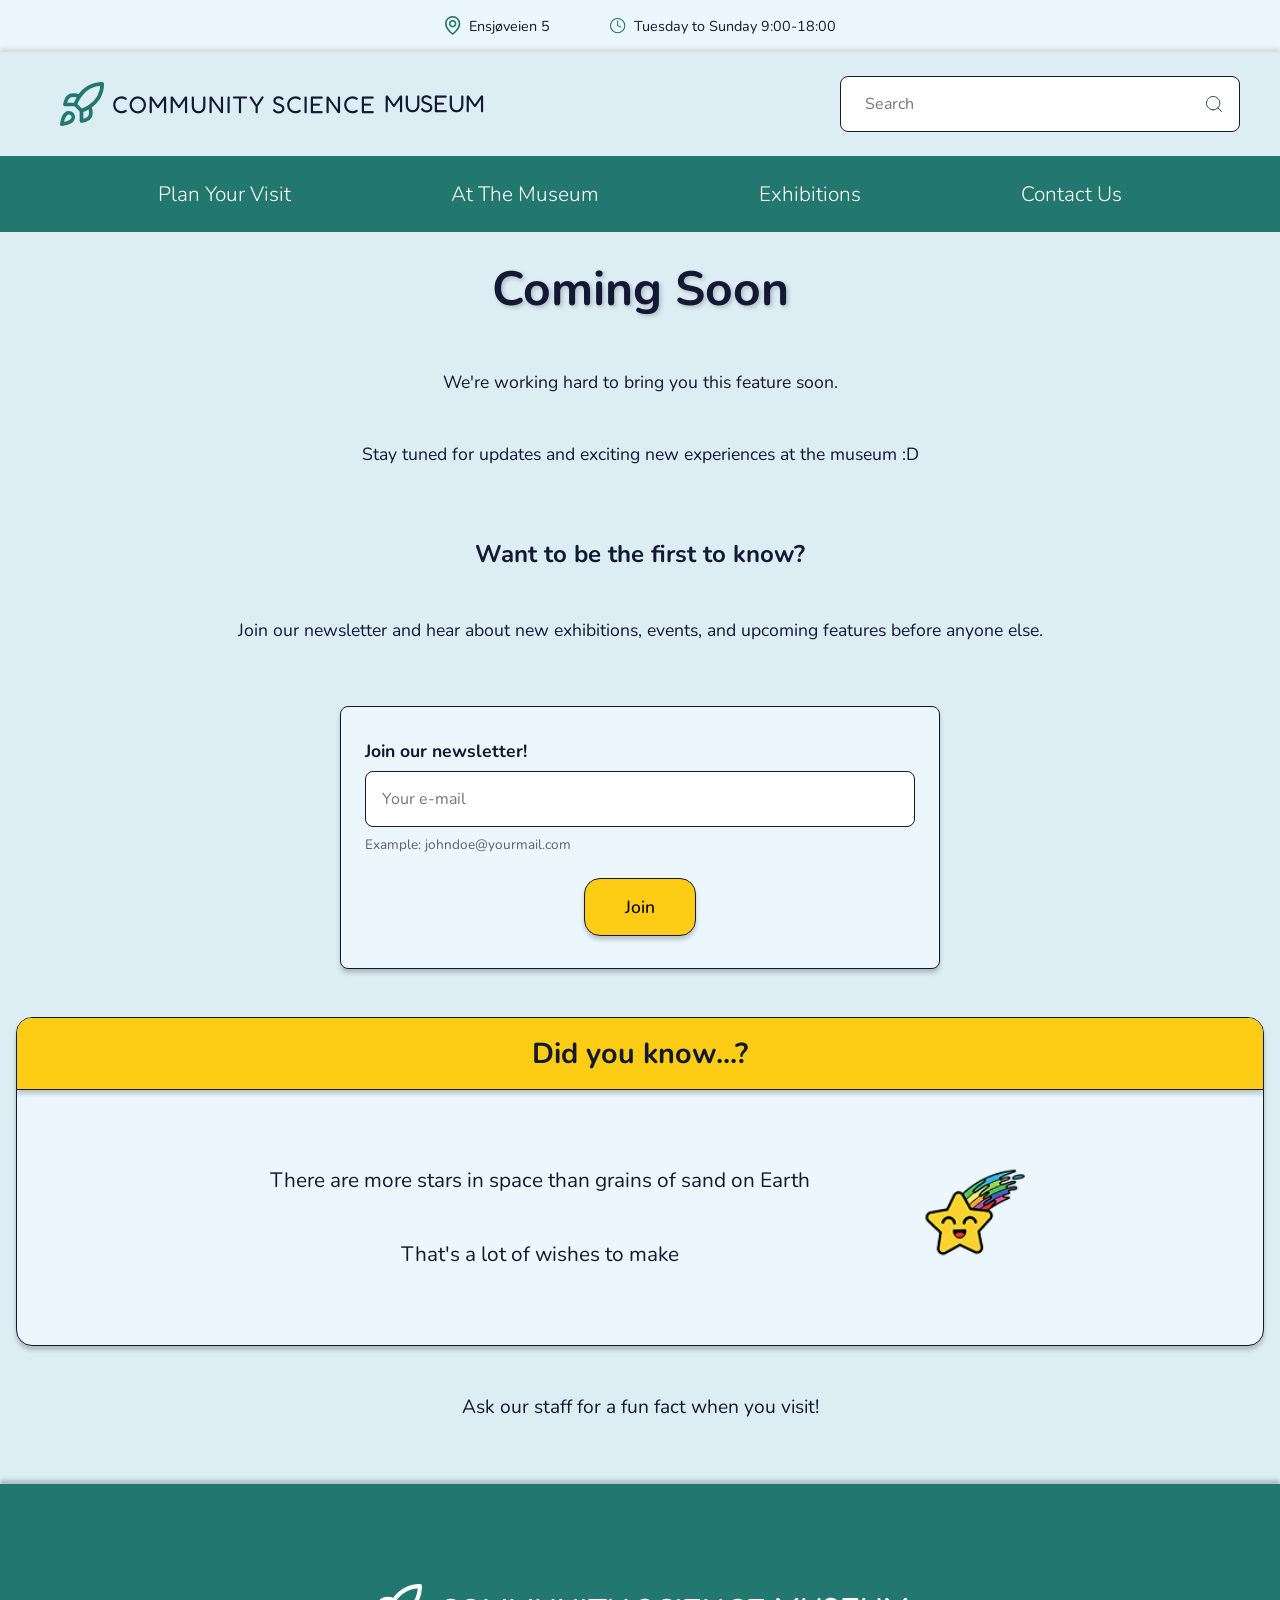
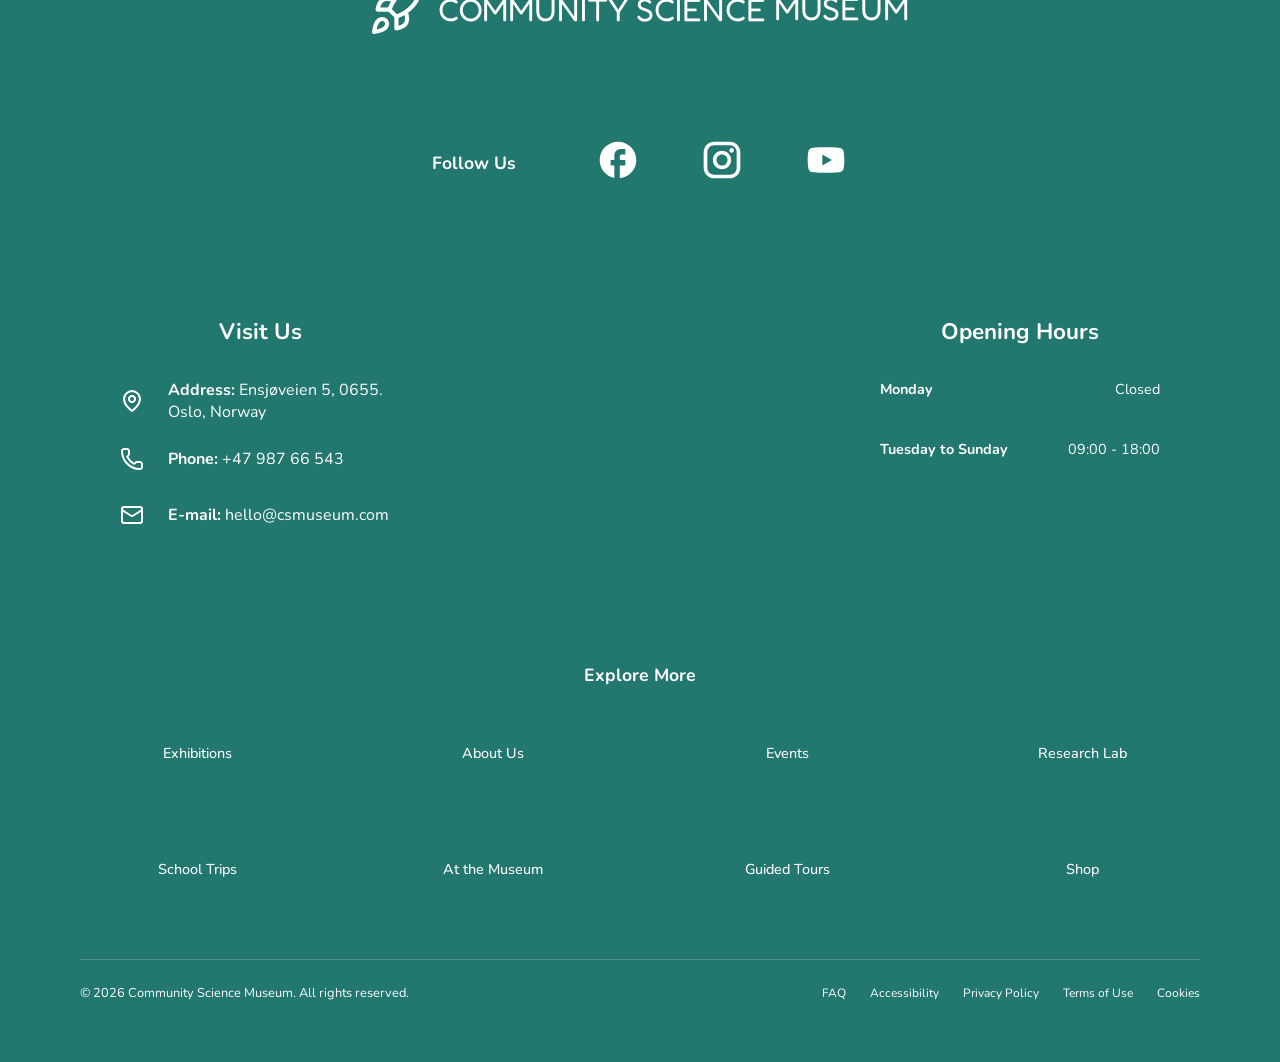
==== coming-soon.html @ 509813ef "made the coming soon page needs some minor adjustments" ====
<!DOCTYPE html>
<html lang="en">
<head>
    <title>Coming Soon! | CSM </title>
    <link rel="stylesheet" href="styles.css">
    <meta charset="UTF-8">
    <meta name="description" content="This section is under construction">
    <meta name="viewport" content="width=device-width, initial-scale=1.0, minimum-scale=1.0, maximum-scale=1.0">
    <link rel="icon" type="image/png" href="images/favicon.png">
</head>
<body>
    <header>
        <!-- Navigation Bar -->
        <nav class="nav-bar">
            <!-- DESKTOP ONLY -->
            <div class="nav-info-bar">
                <div class="info-item">
                    <img src="icons/location.svg" alt="Location">
                    <span>Ensjøveien 5</span>
                </div>
                <div class="info-item">
                    <img src="icons/clock.svg" alt="Hours">
                    <span>Tuesday to Sunday 9:00-18:00</span>
                </div>
            </div>
            <div class="nav-middle">
                <a href="index.html">
                    <div class="logo">
                        <img src="images/logo.svg" alt="Rocket Icon">
                        <div class="logo-text">
                            <span class="logo-small">COMMUNITY SCIENCE</span>
                            <span class="logo-big">MUSEUM</span>
                        </div>
                    </div>
                </a>
                <div class="search-wrapper">
                    <input type="text" placeholder="Search" class="search-bar">
                    <img src="icons/search.svg" alt="Search">
                </div>
            </div>
            <!-- MOBILE ONLY -->
            <div class="nav-top">
                <a href="index.html">
                    <div class="logo">
                        <img src="images/logo.svg" alt="Rocket icon">
                        <div class="logo-text">
                            <span class="logo-small">COMMUNITY SCIENCE</span>
                            <span class="logo-big">MUSEUM</span>
                        </div>
                    </div>
                </a>
                <div class="info-pills">
                    <div class="pill">
                        <img src="icons/location.svg" alt="Location">
                        <span>Ensjøveien 5</span>
                    </div>
                    <div class="pill">
                        <img src="icons/clock.svg" alt="Hours">
                        <span>Tue-Sun 9:00-18:00</span>
                    </div>
                </div>
            </div>
            <!-- Burger Menu -->
            <label class="nav-bottom" for="menu-toggle">
                <div class="burger">
                    <div class="line"></div>
                    <div class="line"></div>
                    <div class="line"></div>
                </div>
                <span>MENU</span>
            </label>
            <!-- DESKTOP ONLY: nav links -->
            <div class="nav-links">
                <a href="visit.html">Plan Your Visit</a>
                <a href="museum.html">At The Museum</a>
                <a href="exhibitions.html">Exhibitions</a>
                <a href="contact.html">Contact Us</a>
            </div>
        </nav>
        <input type="checkbox" id="menu-toggle">
        <div class="dropdown">
            <div class="search-wrapper">
                <input type="text" placeholder="Search" class="search-bar">
                <img src="icons/search.svg" alt="Search">
            </div>
            <ul>
                <li><a href="visit.html">Plan Your Visit</a></li>
                <li><a href="museum.html">At The Museum</a></li>
                <li><a href="exhibitions.html">Exhibitions</a></li>
                <li><a href="contact.html">Contact Us</a></li>
            </ul>
        </div>
    </header>
    <main>
        <h1 class="page-title">Coming Soon</h1>
        <section class="soon-text">
            <p>We're working hard to bring you this feature soon.</p>
            <p>Stay tuned for updates and exciting new experiences at the museum :D</p>
        </section>
        <section class="soon-newsletter">
            <div class="soon-text">
                <h2>Want to be the first to know?</h2>
                <p>Join our newsletter and hear about new exhibitions, events, and upcoming features before anyone else.</p>
            </div>
            <form class="newsletter-form" action="newsletter-confirmation.html">
                <div class="form-group">
                    <label for="newsletter-email">Join our newsletter!</label>
                    <input type="email" id="newsletter-email" name="email" placeholder="Your e-mail">
                    <span class="form-hint">Example: johndoe@yourmail.com</span>
                </div>
                <button type="submit" class="btn">Join</button>
            </form>
        </section>
        <section class="did-you-know">
            <div class="dyk-card">
                <div class="dyk-header">
                    <h3>Did you know...?</h3>
                </div>
                <div class="dyk-body">
                    <div class="dyk-text">
                        <p>There are more stars in space than grains of sand on Earth</p>
                        <p>That's a lot of wishes to make</p>
                    </div>
                    <img src="images/star.png" alt="Happy shooting star" loading="lazy">
                </div>
            </div>
            <p class="dyk-footer">Ask our staff for a fun fact when you visit!</p>
        </section>
    </main>
<!-- Footer -->
    <footer>
        <!-- Logo -->
        <a href="index.html" class="footer-logo">
            <img src="images/logo.svg" alt="rocket icon">
            <div class="footer-logo-text">
                <span class="logo-small">COMMUNITY SCIENCE</span>
                <span class="logo-big">MUSEUM</span>
            </div>
        </a>
        <!-- Follow Us -->
        <div class="footer-section">
            <h3>Follow Us</h3>
            <div class="social-icons">
                <a href="coming-soon.html"><img src="icons/facebook.svg" alt="Facebook"></a>
                <a href="coming-soon.html"><img src="icons/instagram.svg" alt="Instagram"></a>
                <a href="coming-soon.html"><img src="icons/youtube.svg" alt="Youtube"></a>
            </div>
        </div>
        <!-- Visit Us -->
        <div class="footer-middle">
            <div class="footer-section">
                <h3>Visit Us</h3>
                <div class="footer-contact">
                    <div class="contact-row">
                        <img src="icons/location-footer.svg" alt="Address">
                        <p><strong>Address:</strong> Ensjøveien 5, 0655. Oslo, Norway</p>
                    </div>
                    <div class="contact-row">
                        <img src="icons/phone.svg" alt="Phone">
                        <p><strong>Phone:</strong> +47 987 66 543</p>
                    </div>
                    <div class="contact-row">
                        <img src="icons/email.svg" alt="Email">
                        <p><strong>E-mail:</strong> hello@csmuseum.com</p>
                    </div>
                </div>
            </div>
        <!-- Opening Hours -->
            <div class="footer-section">
                <h3>Opening Hours</h3>
                <div class="opening-hours">
                    <div class="hours-row">
                        <span>Monday</span>
                        <span>Closed</span>
                    </div>
                    <div class="hours-row">
                        <span>Tuesday to Sunday</span>
                        <span>09:00 - 18:00</span>
                    </div>
                </div>
            </div>
        </div>
        <!-- Explore More -->
        <div class="footer-section footer-explore">
            <h3>Explore More</h3>
            <div class="footer-links">
                <a href="exhibitions.html">Exhibitions</a>
                <a href="coming-soon.html">About Us</a>
                <a href="coming-soon.html">Events</a>
                <a href="contact.html">Research Lab</a>
                <a href="contact.html">School Trips</a>
                <a href="museum.html">At the Museum</a>
                <a href="coming-soon.html">Guided Tours</a>
                <a href="coming-soon.html">Shop</a>
            </div>
        </div>
        <!-- Bottom -->
        <div class="footer-bottom">
            <p>© 2026 Community Science Museum. All rights reserved.</p>
            <div class="footer-legal">
                <a href="coming-soon.html">FAQ</a>
                <a href="museum.html">Accessibility</a>
                <a href="coming-soon.html">Privacy Policy</a>
                <a href="coming-soon.html">Terms of Use</a>
                <a href="coming-soon.html">Cookies</a>
            </div>
        </div>
    </footer>
</body>
---- styles.css ----
/* ===== FONTS ==== */
@import url('https://fonts.googleapis.com/css2?family=Fredoka+One&family=Nunito:wght@400;700;800&display=swap');

/* === BASE ==== */
* {
    margin: 0;
    padding: 0;
    box-sizing: border-box;
}

html { min-width: 320px; }

body {
    font-family: "Nunito", sans-serif;
    color: #131834;
    background-color: #DCEDF3;
}

/* === HEADER AND NAV === */
header {
    background-color: #DCEDF3;
    position: relative;
    overflow: visible;
}

nav {
    display: flex;
    flex-direction: column;
}

/* Hide desktop elements on mobile */
.nav-info-bar {
    display: none;
}

.nav-middle {
    display: none;
}

.nav-links {
    display: none;
}

/* === NAV TOP (mobile) === */
.nav-top {
    display: flex;
    flex-direction: column;
    align-items: center;
    padding: 20px 16px;
    gap: 24px;
}

/* === LOGO === */
.logo {
    display: flex;
    align-items: center;
    gap: 8px;
}

header a {
    text-decoration: none;
}

.logo img {
    width: 60px;
}

.logo-text {
    display: flex;
    flex-direction: column;
    font-family: "Fredoka One", cursive;
    color: #131834;
}

.logo-small {
    font-size: 1rem;
}

.logo-big {
    font-size: 2.5rem;
    line-height: 1;
}

/* === PILLS === */
.info-pills {
    display: flex;
    gap: 40px;
}

.pill {
    display: flex;
    align-items: center;
    gap: 8px;
    background-color: #EBF7FC;
    border-radius: 16px;
    padding: 8px 16px;
}

.pill img {
    width: 18px;
}

.pill span {
    font-size: 0.75rem;
    color: #131834;
}

/* === NAV BOTTOM === */
.nav-bottom {
    display: flex;
    align-items: center;
    justify-content: center;
    gap: 20px;
    background-color: #22776E;
    padding: 16px;
}

.nav-bottom span {
    color: white;
    font-weight: bold;
    letter-spacing: 2px;
}

/* === BURGER === */
.burger {
    display: flex;
    flex-direction: column;
    cursor: pointer;
}

.line {
    width: 25px;
    height: 3px;
    background-color: white;
    margin: 4px 0;
    border-radius: 3px;
}

/* === DROPDOWN === */
#menu-toggle {
    display: none;
}

.dropdown {
    flex-direction: column;
    background-color: #EBF7FC;
    padding: 20px 16px;
    gap: 24px;
    box-shadow: 0px 4px 10px rgba(0, 0, 0, 0.1);
    display: none;
    position: absolute;
    top: 100%;
    left: 0;
    right: 0;
    z-index: 100;
}

#menu-toggle:checked + .dropdown {
    display: flex;
}

.search-wrapper {
    position: relative;
    width: 100%;
}

.search-bar {
    width: 100%;
    padding: 16px 24px;
    border: 1px solid #131834;
    border-radius: 8px;
    font-family: "Nunito", sans-serif;
    font-size: 1rem;
    background-color: white;
    outline: none;
    color: #5A5E75;
}

.search-wrapper img {
    position: absolute;
    right: 16px;
    top: 50%;
    transform: translateY(-50%);
    width: 20px;
}

.dropdown ul {
    list-style: none;
    display: flex;
    flex-direction: column;
    gap: 48px;
    text-align: center;
    padding: 40px 0;
}

.dropdown ul li a {
    text-decoration: none;
    color: #131834;
    font-size: 1.3rem;
}

/* === HERO === */
.hero {
    position: relative;
}

.hero-img {
    width: 100%;
    display: block;
    border-radius: 0 0 8px 8px;
    box-shadow: 0px 4px 4px rgba(0, 0, 0, 0.2);
}

.hero-text {
    position: absolute;
    bottom: 8px;
    left: 40px;
    color: white;
    font-size: 1.8rem;
    text-shadow: 2px 2px 8px rgba(0, 0, 0, 0.6);
}

/* === THIS WEEK + ADVENTURE === */

.this-week,
.adventure {
    padding: 40px 16px;
    display: flex;
    flex-direction: column;
    align-items: center;
    gap: 32px;
}

.this-week h2,
.adventure h2 {
    font-size: 1.5rem;
    text-align: center;
}

.card1-container {
    display: flex;
    flex-direction: column;
    gap: 40px;
    width: 100%;
}

.card1,
.card2 {
    background-color: #EBF7FC;
    border-radius: 8px;
    overflow: hidden;
    border: 1px solid #131834;
    box-shadow: 0px 4px 4px rgba(0, 0, 0, 0.4);
}

.card1-top { padding: 24px; }
.card2-top { padding: 16px 8px; }

.card1-top,
.card2-top {
    display: flex;
    flex-direction: column;
    gap: 16px;
}

.card1-title {
    display: flex;
    align-items: center;
    justify-content: center;
    gap: 16px;
}

.card1-title h3 {
    color: #22776E;
    font-size: 1.1rem;
}

.card1-top p,
.card2-top p {
    color: #131834;
    line-height: 1.6;
}

.card2-top p {
    font-size: 1.1rem;
    text-align: center;
}

.card1-date {
    color: #131834;
    font-size: 0.8rem;
}

.card1-bottom,
.card2-bottom {
    background-color: #22776E;
    padding: 16px 24px;
    display: flex;
    align-items: center;
    justify-content: space-between;
    text-decoration: none;
    border-top: 1px solid #131834;
}

.card1-bottom span,
.card2-bottom span {
    color: white;
    font-size: 1rem;
}

.arrow {
    padding: 8px;
    display: flex;
    justify-content: center;
}

.arrow img {
    width: 20px;
}

.card2-top img {
    width: 100%;
    border-radius: 8px;
    border: 1px solid #131834;
}

.card2-content {
    display: none;
}

/* === EXHIBITIONS === */

.page-title {
    font-size: 2rem;
    color: #131834;
    text-align: center;
    padding: 24px 16px;
    text-shadow: 2px 2px 4px rgba(0, 0, 0, 0.2);
}

.card3-container {
    display: flex;
    flex-direction: column;
    gap: 32px;
    padding: 24px 16px;
}

.card3 {
    background-color: #EBF7FC;
    border-radius: 8px;
    overflow: hidden;
    border: 1px solid #131834;
    box-shadow: 0px 4px 4px rgba(0, 0, 0, 0.4);
}

.card3-top {
    display: flex;
    flex-direction: column;
    gap: 16px;
    padding: 16px;
}

.card3-title {
    display: flex;
    align-items: center;
    justify-content: center;
    gap: 8px;
    color:#22776E;
    font-size: 1.1rem;
}

.card3-title img {
    width: 24px;
}

.card3-img {
    width: 100%;
    border-radius: 8px;
    border: 8px solid #131834;
    object-fit: cover;
    height: 200px
}

.card3-bottom {
    display: flex;
    flex-direction: column;
    gap: 12px;
    padding: 16px;
}

.card3-bottom p {
    color: #131834;
    line-height: 1.6;
    font-size: 0.95rem;
    text-align: center;
}

/* === PLAN YOUR VISIT === */

.card3-link {
    text-decoration: none;
    color: inherit;
    display: block;
}

/* === AT THE MUSEUM === */

.services h2,
.accessibility h2,
.explore-more h2 {
    text-align: center;
    margin: 24px auto 16px auto;
    font-size: 1.5rem;
    font-weight: 200;
}

.services .card3-container,
.explore-more .card3-container {
    display: grid;
    grid-template-columns: 1fr 1fr;
    gap: 16px;
    padding: 24px 16px;
}

.services .card3-top,
.accessibility .card3-top {
    padding: 16px 16px 0;
    gap: 0;
}

.explore-more .card3-bottom {
    display: flex;
    flex-direction: column;
    justify-content: center;
    flex: 1;
}

.explore-more .card3 {
    display: flex;
    flex-direction: column;
}

/* === CONTACT US === */

.contact-intro p {
    text-align: center;
    margin: 8px auto 16px auto;
    font-size: 1rem;
    font-family: "Nunito", sans-serif;
}

.contact {
    padding: 0 16px 24px 16px;
    margin-bottom: 24px;
}

.contact-intro {
    margin-bottom: 48px;
}

.contact-form {
    background-color: #EBF7FC;
    border: 1px solid #131834;
    border-radius: 8px;
    padding: 32px 24px;
    box-shadow: 0px 4px 4px rgba(0, 0, 0, 0.2);
    max-width: 800px;
    margin: 0 auto;
}

form {
    display: flex;
    flex-direction: column;
    gap: 24px;
}

.form-group {
    display: flex;
    flex-direction: column;
    gap: 8px;
}

.form-group label {
    font-size: 1.1rem;
    font-weight: 700;
    color: #131834;
}

.form-group input,
.form-group textarea {
    padding: 16px;
    border: 1px solid #131834;
    border-radius: 8px;
    font-family: "Nunito", sans-serif;
    font-size: 1rem;
    background-color: white;
    color: #131834;
    outline: none;
}

.form-group textarea {
    resize: vertical;
}

.form-hint {
    font-size: 0.85rem;
    color: #5A5E75;
}

.btn {
    background-color: #FDCD16;
    border: 1px solid #131834;
    border-radius: 16px;
    padding: 16px 40px;
    font-family: "Nunito", sans-serif;
    font-size: 1.1rem;
    font-weight: 500;
    cursor: pointer;
    align-self: center;
    box-shadow: 0px 4px 4px rgba(0, 0, 0, 0.2);
}

/* === CONFIRMED === */

.confirmation-msg {
    display: flex;
    flex-direction: column;
    align-items: center;
    gap: 40px;
    padding: 40px 16px;
}

.msg-received {
    display: flex;
    flex-direction: column;
    align-items: center;
    gap: 24px;
}

.msg-received p {
    font-size: 1.1rem;
    color: #131834;
    text-align: center;
}

.msg-received img {
    width: 120px;
}

.buttons {
    display: flex;
    gap: 24px;
}

.buttons .btn {
    background-color: #FDCD16;
    border: 1px solid #131834;
    border-radius: 16px;
    padding: 16px 32px;
    font-family: "Nunito", sans-serif;
    font-size: 1.1rem;
    font-weight: 500;
    text-decoration: none;
    color: #131834;
    display: inline-block;
    box-shadow: 0px 4px 4px rgba(0, 0, 0, 0.2);
}

/* === COMING SOON === */

.soon-text {
    display: flex;
    flex-direction: column;
    text-align: center;
    gap: 48px;
    margin: 24px;
}

.soon-text p {
    font-size: 1.1rem; 
}

.soon-newsletter {
    padding: 24px;
}

.soon-newsletter p {
    margin-bottom: 40px;
}

.newsletter-form {
    background-color: #EBF7FC;
    border: 1px solid #131834;
    border-radius: 8px;
    padding: 32px 24px;
    box-shadow: 0px 4px 4px rgba(0, 0, 0, 0.2);
    display: flex;
    flex-direction: column;
    gap: 24px;
    max-width: 600px;
    margin: 0 auto;
}

.newsletter-form label {
    font-size: 1.1rem;
    font-weight: 700;
    color: #131834;
}



/* === DID YOU KNOW === */

.did-you-know {
    padding: 24px 16px;
    display: flex;
    flex-direction: column;
    gap: 24px;
    align-items: center;
}

.dyk-card {
    background-color: #EBF7FC;
    border-radius: 16px;
    overflow: hidden;
    border: 1px solid #131834;
    box-shadow: 0px 4px 4px rgba(0, 0, 0, 0.2);
    width: 100%;
}

.dyk-header {
    background-color: #FDCD16;
    padding: 16px;
    text-align: center;
    border-radius: 8px 8px 0 0;
    border-bottom: 1px solid #131834;
    box-shadow: 0px 4px 4px rgba(0, 0, 0, 0.2);
}

.dyk-header h3 {
    color: #131834;
    font-size: 1.4rem;
}

.dyk-body {
    padding: 24px;
    display: flex;
    align-items: center;
    gap: 16px;
}

.dyk-text {
    display: flex;
    flex-direction: column;
    gap: 16px;
    flex: 1;
}

.dyk-text p {
    color: #131834;
    line-height: 1.6;
}

.dyk-body img {
    width: 140px;
}

.dyk-footer {
    color: #131834;
    font-size: 0.95rem;
    text-align: center;
}

/* === FOOTER === */

footer {
    background-color: #22776E;
    padding: 40px 16px;
    display: flex;
    flex-direction: column;
    align-items: center;
    gap: 32px;
    box-shadow: 0px -4px 4px rgba(0, 0, 0, 0.2) ;
}

.footer-logo {
    display: flex;
    align-items: center;
    gap: 16px;
    text-decoration: none;
    color: white;
}

.footer-logo-text {
    color: white;
    display: flex;
    flex-direction: column;
    font-family: "Fredoka One", cursive;
}

.footer-logo img {
    width: 50px;
    filter: brightness(0) invert(1);
}

.footer-section {
    width: 100%;
    display: flex;
    flex-direction: column;
    align-items: center;
    gap: 24px;
    margin: 24px;
}

.footer-section h3 {
    color: white;
    font-size: 1.1rem;
    font-weight: 700;
}

.footer-middle {
    display: flex;
    flex-direction: column;
    align-items: center;
    width: 100%
}

.footer-middle .footer-section {
    align-items: center;
}


/* === SOCIAL === */
.social-icons {
    display: flex;
    gap: 60px;
}

.social-icons img { width: 44px; }

/* === CONTACT === */
.footer-contact {
    display: flex;
    flex-direction: column;
    gap: 16px;
    width: 100%;
}

.contact-row {
    display: flex;
    align-items: center;
    gap: 16px;
}

.contact-row img {
    width: 24px;
    margin: 8px 8px 8px 16px;
}

.contact-row p {
    color: white;
    font-size: 0.9rem;
}

/* === OPENING HOURS === */
.opening-hours {
    display: flex;
    flex-direction: column;
    gap: 16px;
    width: 100%;
    padding: 0 16px;
}

.hours-row {
    display: flex;
    justify-content: space-between;
    max-width: 320px;
    width: 100%;
}

.hours-row span {
    color: white;
    font-size: 0.9rem;
}

.hours-row span:first-child {
    font-weight: 700;
}

/* === EXPLORE MORE === */

.footer-links {
    display: grid;
    grid-template-columns: 1fr 1fr;
    gap: 16px 80px;
    width: 100%;
    justify-items: center;
}

.footer-links a {
    color: white;
    text-decoration: none;
    font-size: 0.9rem;
    font-weight: 500;
    margin: 16px;
}

/* === FOOTER BOTTOM === */
.footer-bottom {
    width: 100%;
    display: flex;
    flex-direction: column;
    align-items: center;
    gap: 16px;
    padding-top: 24px;
}

.footer-bottom p {
    color: white;
    font-size: 0.8rem;
    text-align: center;
}

.footer-legal {
    display: flex;
    flex-wrap: wrap;
    justify-content: center;
    gap: 8px 24px;
    max-width: 340px;
    margin-top: 16px;
}

.footer-legal a {
    color: white;
    text-decoration: none;
    font-size: 0.75rem;
}

/* =========================== TABLET =========================== */
@media (min-width: 768px) {

/* === MAIN PAGE === */

    .card2 {
        max-width: 900px;
        margin: 0 auto;
        width: 100%;
    }

    .card2-top {
        display: flex;
        flex-direction: row;
        gap: 24px;
        padding: 24px;
        align-items: center;
    }

    .card2-top > p {
        display: none;
    }

    .card2-top img {
        width: 50%;
        height: 300px;
        object-fit: cover;
        border-radius: 8px;
        flex-shrink: 0;
    }

    .card2-content {
        display: flex;
        flex-direction: column;
        gap: 16px;
        flex: 1;
    }

    .card2-content::before {
        content: "Dinosaurs, robots, galaxies and everything in between!";
        font-size: 1rem;
        color: #131834;
        line-height: 1.6;
        font-weight: 700;
    }

    .card2-list {
        list-style: disc;
        padding-left: 20px;
        display: flex;
        flex-direction: column;
        gap: 12px;
    }

    .card2-bottom {
        justify-content: center;
        gap: 24px;
    }

/* === EXHIBITIONS === */

.card3-container {
    display: grid;
    grid-template-columns: 1fr 1fr;
    gap: 32px 56px;
    padding: 24px 40px;
}

/* === AT THE MUSEUM === */

.accessibility .card3-container,
.explore-more .card3-container {
    display: grid;
    grid-template-columns: 1fr 1fr;
    gap: 16px;
    padding: 24px 16px;
}

.accessibility .card3 {
    display: flex;
    flex-direction: column;
}

.accessibility .card3-top,
.explore-more .card3-top {
    padding: 16px 16px 0;
    gap: 0;
}

.accessibility .card3-bottom {
    display: flex;
    flex-direction: column;
    justify-content: center;
    flex: 1;
}

.explore-more .card3-container {
    max-width: 100%;
    gap: 16px;
}


/* === FOOTER === */

    .footer-logo .logo-small,
    .footer-logo .logo-big {
        color: white;
    }

    .footer-middle {
        display: flex;
        flex-direction: row;
        justify-content: center;
        align-items: flex-start;
        width: 100%;
        gap: 80px;
    }

    .footer-middle .footer-section { align-items: flex-start; }

    .footer-middle .footer-section h3 {
        text-align: center;
        margin-bottom: 16px;
        white-space: nowrap;
        align-self: center;
        font-size: 1.4rem;
    }

    .opening-hours {
        padding: 0;
        min-width: 260px;
    }

    .footer-links {
        grid-template-columns: repeat(4, 1fr);
        gap: 64px 60px;
        justify-items: center;
    }

}

/* =========================== DESKTOP =========================== */
@media (min-width: 1024px) {

    /* === TOP INFO BAR === */
    .nav-info-bar {
        display: flex;
        justify-content: center;
        margin-top: 0px;
        gap: 60px;
        padding: 16px 40px;
        background-color: #EBF7FC;;
    }

    .info-item {
        display: flex;
        align-items: center;
        gap: 8px;
    }

    .info-item span {
        font-size: 0.9rem;
        color: #131834;
    }

    .info-item img {
        width: 16px;
    }

    /* === HIDE MOBILE NAV TOP === */
    .nav-top {
        display: none;
    }

    /* === MIDDLE BAR: logo + search === */
    .nav-middle {
        display: flex;
        flex-direction: row;
        justify-content: space-between;
        align-items: center;
        padding: 24px 40px 24px 60px;
        width: 100%;
        gap: 24px;
        box-shadow: 0px -4px 4px rgba(0, 0, 0, 0.1)
    }

    .nav-middle .logo-text {
        flex-direction: row;
        align-items: center;
        gap: 8px;
    }

    .nav-middle .logo img {
        width: 44px;
    }

    .nav-middle .logo-small {
        font-size: 1.5rem;
        letter-spacing: 1px;
    }

    .nav-middle .logo-big {
        font-size: 1.5rem;
        line-height: 1;
    }

    .search-wrapper {
        width: 400px;
    }

    /* === BOTTOM BAR: nav links === */
    .nav-bottom {
        display: none;
    }

    /* Hide burger and MENU text */
    .burger {
        display: none;
    }

    .nav-bottom > span {
        display: none;
    }

    /* Show nav links */
    .nav-links {
        display: flex;
        justify-content: center;
        gap: 160px;
        background-color: #22776E;
        padding: 24px 32px;
        width: 100%;
    }

    .nav-links a {
        color: white;
        text-decoration: none;
        font-size: 1.3rem;
        font-weight: 300;
    }

    /* === HERO === */
    .hero-text {
        font-size: clamp(2.5rem, 5vw, 4.5rem);
        top: 45%;
        left: 60px;
        transform: translateY(-50%);
        bottom: auto;
        white-space: normal;
        text-align: left;
        max-width: 450px;
}

    /* === THIS WEEK  === */

.this-week,
.adventure {
    padding: 64px 16px;
    display: flex;
    flex-direction: column;
    align-items: center;
}

.this-week h2,
.adventure h2 {
    font-size: 2.5rem;
    text-align: center;
    margin-bottom: 64px;
}

    .card1-container {
        flex-direction: row;
        align-items: stretch;
        max-width: 1440px;
        margin: 0 auto;
        gap: 104px;
    }

    .card1 {
        flex: 1;
        display: flex;
        flex-direction: column;
    }

    .card1-top {
        flex: 1;
        display: flex;
        flex-direction: column;
    }

    .card1-date { 
        margin-top: auto; 
        font-size: 1rem;
}

    .card1-title h3 { font-size: 1.2rem; }

    /* === ADVENTURE === */

    .card2 {
        max-width: 1440px;
        margin: 0 auto;
        width: 100%;
    }

    .card2-top {
        display: flex;
        flex-direction: row;
        gap: 40px;
        padding: 24px;
        align-items: center;
    }

    .card2-top > p { display: none; }

    .card2-top img {
        width: 50%;
        height: 400px;
        object-fit: cover;
        border-radius: 8px;
        flex-shrink: 0;
    }

    .card2-content {
        display: flex;
        flex-direction: column;
        gap: 24px;
        flex: 1;
    }

    .card2-content::before {
        content: "Dinosaurs, robots, galaxies and everything in between!";
        font-size: 1.1rem;
        color: #131834;
        line-height: 1.6;
        font-weight: 700;
        margin-bottom: 16px;
        text-align: center;
    }

    .card2-list {
        list-style: disc;
        padding-left: 20px;
        display: flex;
        flex-direction: column;
        gap: 16px;
    }

    .card2-list li {
        color: #131834;
        font-size: 1rem;
    }

    .card2-bottom {
        justify-content: center;
        gap: 24px;
    }

    .card2-bottom span {
        font-size: 1.2rem;
        font-weight: 700;
    }

    /* === EXHIBITIONS === */

    .page-title {
        font-size: 3rem;
    }
    
    .card3-container {
        display: grid;
        grid-template-columns: 1fr 1fr;
        max-width: 1600px;
        margin: 0 auto;
        padding: 40px 80px 80px 80px;
        gap: 80px 120px;
    }

    .card3 {
        min-height: 800px;
        display: flex;
        flex-direction: column;
    }

    .card3-title {
        margin: 16px;
    }

    .card3-title h2 {
        font-size: 1.8rem;
    }

    .card3-title img {
        width: 48px;
    }

    .card3-img {
        height: 360px;
    }

    .card3-bottom {
        flex: 1;
        justify-content: center;
        padding: 24px;
    }

    .card3-bottom p {
        font-size: 1.3rem;
        text-align: center;
        line-height: 1.8;
        
    }

    /* === AT THE MUSEUM === */

    .services h2,
    .accessibility h2,
    .explore-more h2 {
        font-size: 1.8rem;
    }

    .services h3,
    .accessibility h3,
    .explore-more h3 {
        font-size: 1.5rem;
    }

    .services .card3,
    .accessibility .card3,
    .explore-more .card3 {
        min-height: unset;
    }

    .services .card3-container,
    .accessibility .card3-container,
    .explore-more .card3-container {
        max-width: 1200px;
        gap: 40px;
        padding:  24px 40px;
    }

    .accessibility .card3-container {
        display: grid;
        grid-template-columns: 1fr 1fr;
    }

    /* === CONFIRMATION === */

    .buttons {
        gap: 80px;
    }

    /* === DID YOU KNOW === */

    .dyk-card {
        max-width: 1440px;
        margin: 0 auto;
    }

    .dyk-text {
        flex: 0;
        min-width: 600px;
        text-align: center;
        gap: 40px;
    }
    .dyk-text p {
        font-size: 1.3rem;
    }

    .dyk-header h3 {
        font-size: 1.8rem;
    }

    .dyk-body {
        justify-content: center;
        gap: 40px;
        padding: 40px 60px 40px 80px;
    }

    .dyk-body img {
        width: 180px;
    }

    .dyk-footer {
        margin: 24px auto 40px auto;
        font-size: 1.2rem;
    }


    /* === FOOTER === */


    footer {
        flex-direction: column;
        align-items: center;
        padding: 60px 80px;
        gap: 40px;
    }

    .footer-logo {
        width: 100%;
        justify-content: center;
        margin: 40px auto;
    }

    .footer-logo .footer-logo-text {
        flex-direction: row;
        gap: 8px;
        align-items: center;
    }

    .footer-logo .logo-small,
    .footer-logo .logo-big {
        font-size: 2rem;
        color: white;
    }

    .footer-section:nth-child(2) {
        flex-direction: row;
        align-items: center;
        justify-content: center;
        gap: 80px;
        width: 100%;
    }

    .footer-middle {
        display: flex;
        flex-direction: row;
        justify-content: center;
        align-items: flex-start;
        max-width: 1400px;
        margin: 40px auto;
        width: 100%;
        gap: 400px;
    }

    .footer-middle .footer-section { 
        display: flex;
        flex-direction: column;
        align-items: flex-start;
        gap: 16px;
    }

    .footer-middle .footer-section h3 {
        text-align: center;
        margin-bottom: 16px;
        white-space: nowrap;
        align-self: center;
        font-size: 1.4rem;
    }

    .contact-row p,
    .opening-hours p {
        font-size: 1rem;
    }
    

.footer-middle .footer-section:last-child .opening-hours {
    min-width: 280px;
}

    .footer-section {
        width: 100%;
        align-items: flex-start;
    }

    .footer-section h3 {
        text-align: center;
    }

    .opening-hours {
        padding: 0;
        min-width: 260px;
        gap: 40px;
        align-items: center;
    }

    .hours-row {
        gap: 40px;
        justify-content: space-between;
        max-width: 280px;
        width: 100%;
    }

    .footer-explore {
        width: 100%;
        align-items: center;
    }

    .footer-explore h3 {
        text-align: center;
        margin-bottom: 16px;
    }

    .footer-links {
        grid-template-columns: repeat(4, 1fr);
        gap: 64px 60px;
        justify-items: center;
    }

    .footer-bottom {
        width: 100%;
        flex-direction: row;
        justify-content: space-between;
        align-items: center;
        border-top: 1px solid rgba(255, 255, 255, 0.2);
        padding-top: 24px;
    }

    .footer-legal {
        margin-top: 0;
        max-width: none;
        gap: 24px;
        flex-wrap: nowrap;
    }
}
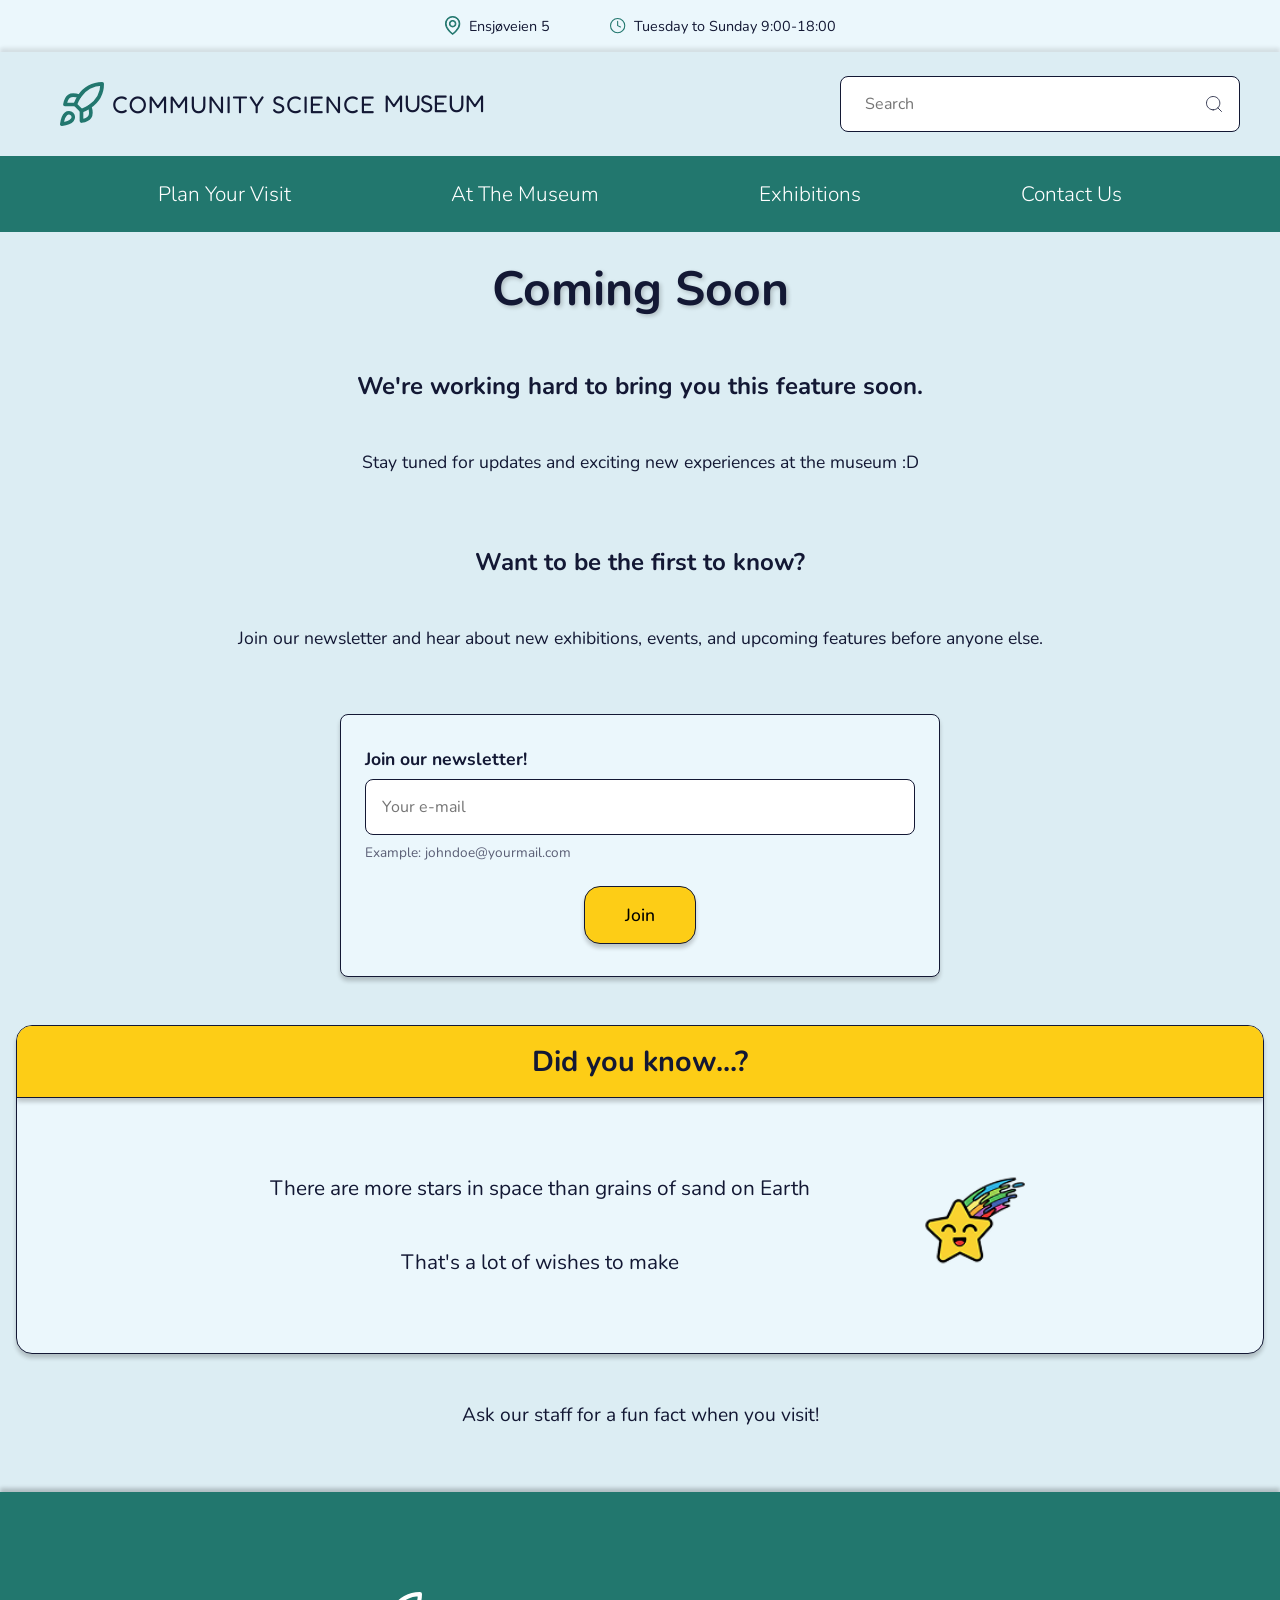
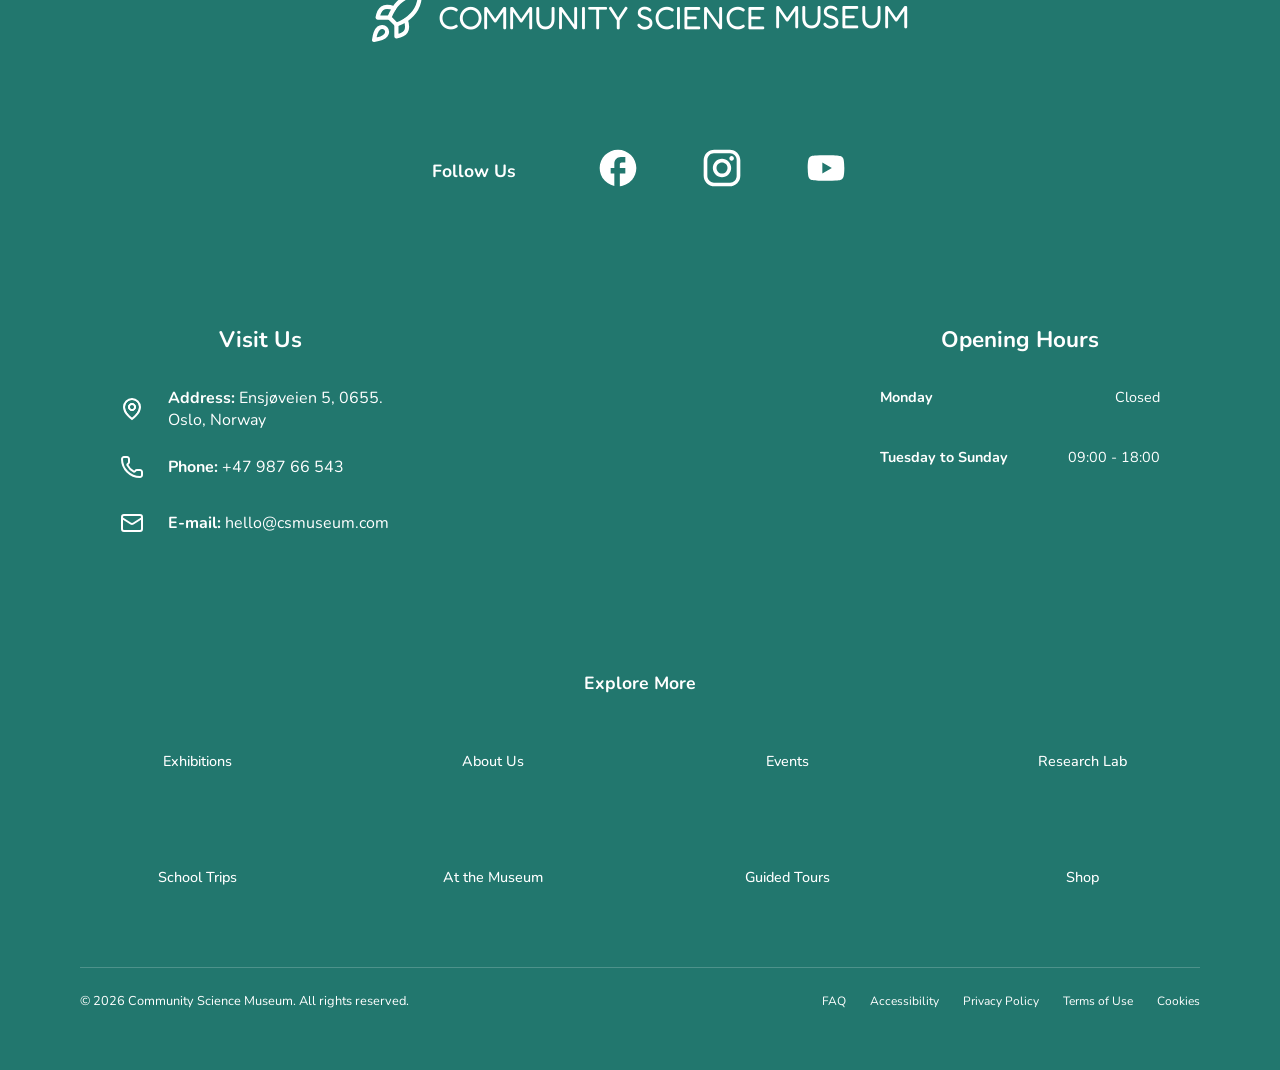
==== commit 415ba111: "validated code and fixed errors" ====
--- a/coming-soon.html
+++ b/coming-soon.html
@@ -62,11 +62,11 @@
             </div>
             <!-- Burger Menu -->
             <label class="nav-bottom" for="menu-toggle">
-                <div class="burger">
-                    <div class="line"></div>
-                    <div class="line"></div>
-                    <div class="line"></div>
-                </div>
+                <span class="burger">
+                    <span class="line"></span>
+                    <span class="line"></span>
+                    <span class="line"></span>
+                </span>
                 <span>MENU</span>
             </label>
             <!-- DESKTOP ONLY: nav links -->
@@ -94,7 +94,7 @@
     <main>
         <h1 class="page-title">Coming Soon</h1>
         <section class="soon-text">
-            <p>We're working hard to bring you this feature soon.</p>
+            <h2>We're working hard to bring you this feature soon.</h2>
             <p>Stay tuned for updates and exciting new experiences at the museum :D</p>
         </section>
         <section class="soon-newsletter">
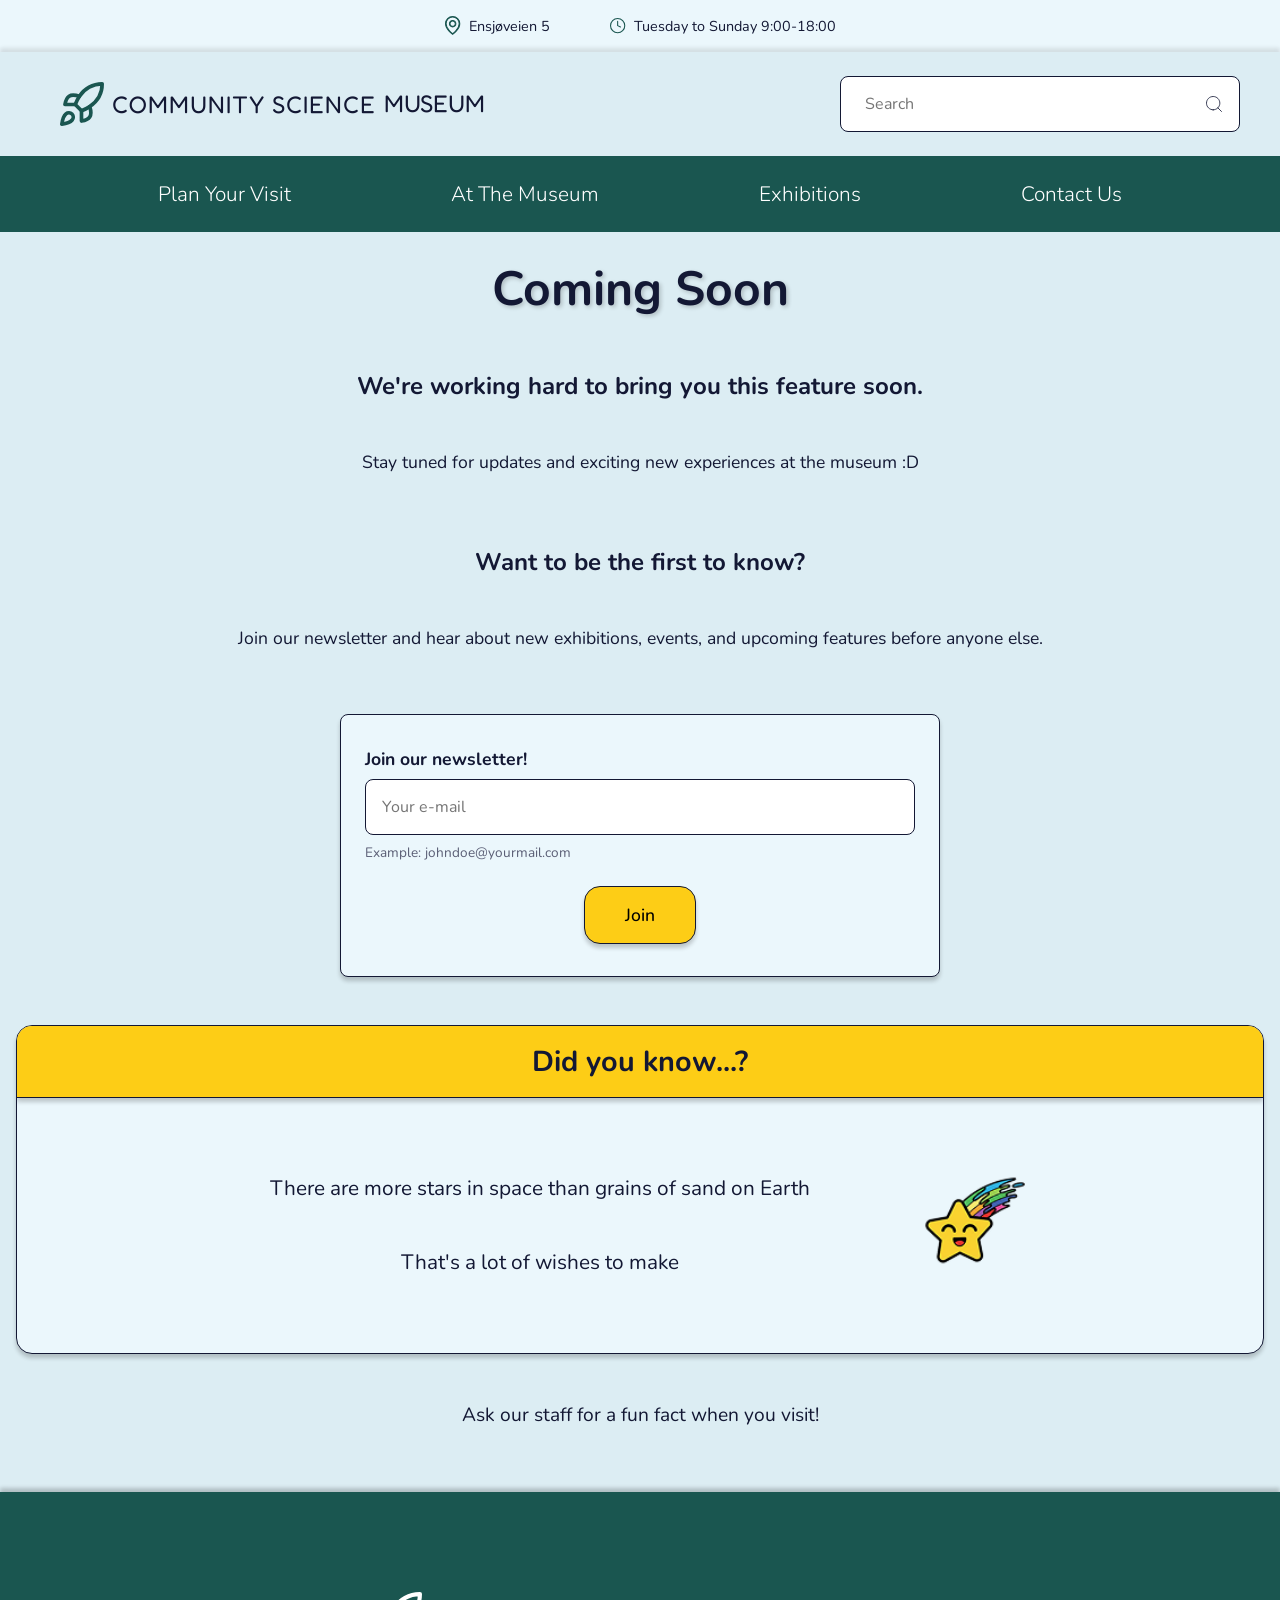
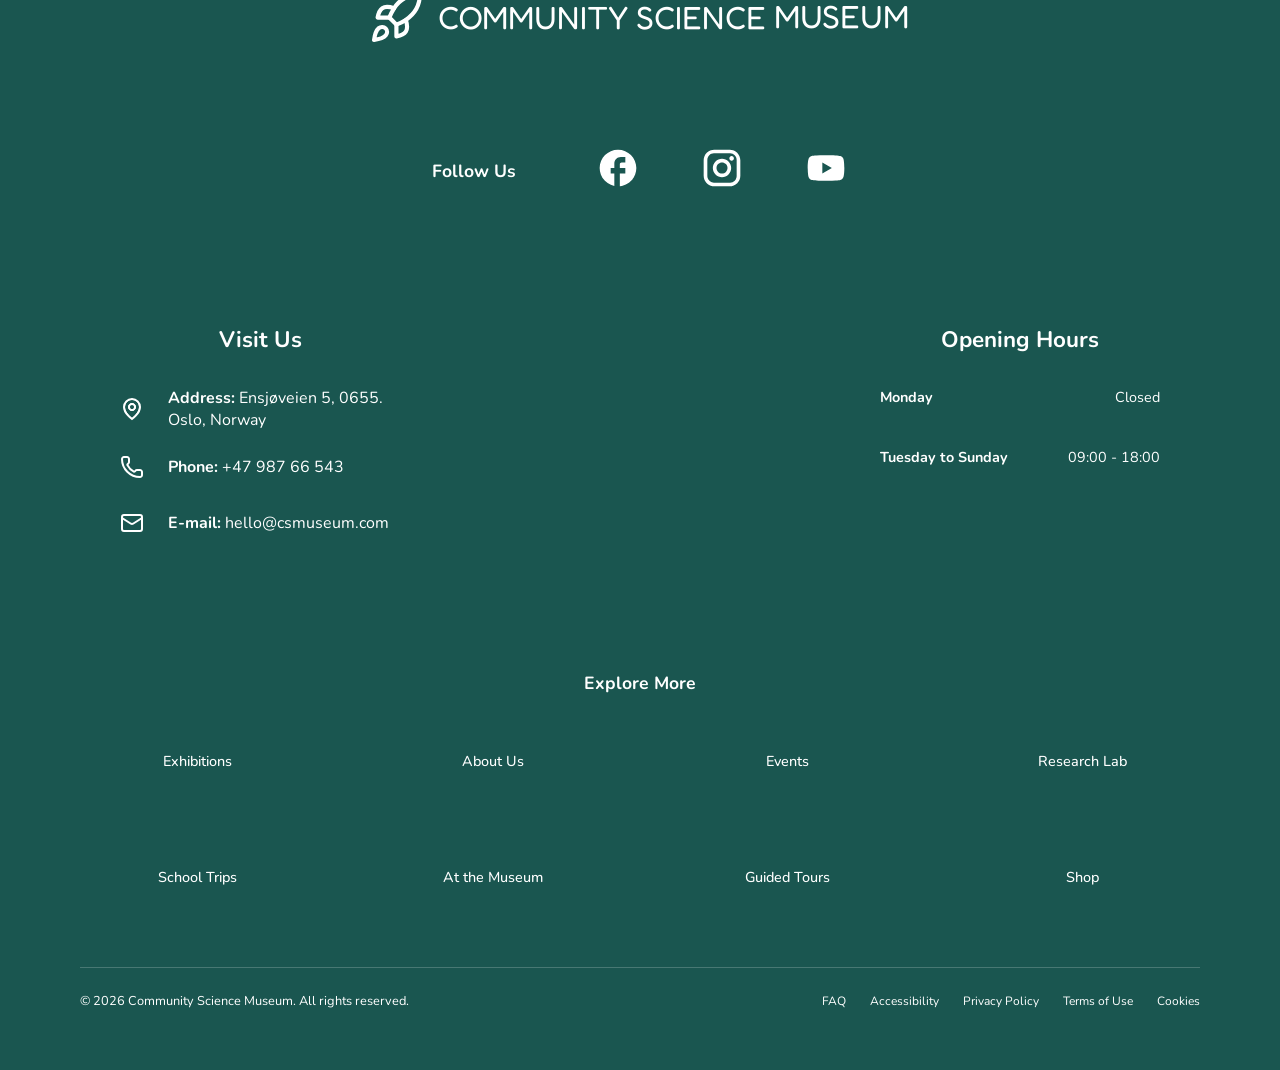
==== commit 6ea5f541: "added a meta so the phone number wouldnt appear blue on the live version, since the background is a " ====
--- a/coming-soon.html
+++ b/coming-soon.html
@@ -5,10 +5,12 @@
     <link rel="stylesheet" href="styles.css">
     <meta charset="UTF-8">
     <meta name="description" content="This section is under construction">
-    <meta name="viewport" content="width=device-width, initial-scale=1.0, minimum-scale=1.0, maximum-scale=1.0">
+    <meta name="viewport" content="width=device-width, initial-scale=1.0">
     <link rel="icon" type="image/png" href="images/favicon.png">
+    <meta name="format-detection" content="telephone=no">
 </head>
 <body>
+<a href="#main-content" class="skip-link">Skip to main content</a>
     <header>
         <!-- Navigation Bar -->
         <nav class="nav-bar">
@@ -61,7 +63,7 @@
                 </div>
             </div>
             <!-- Burger Menu -->
-            <label class="nav-bottom" for="menu-toggle">
+            <label class="nav-bottom" for="menu-toggle" aria-label="Toggle navigation menu">
                 <span class="burger">
                     <span class="line"></span>
                     <span class="line"></span>
@@ -91,7 +93,7 @@
             </ul>
         </div>
     </header>
-    <main>
+    <main id="main-content">
         <h1 class="page-title">Coming Soon</h1>
         <section class="soon-text">
             <h2>We're working hard to bring you this feature soon.</h2>
--- a/styles.css
+++ b/styles.css
@@ -28,6 +28,23 @@
     flex-direction: column;
 }
 
+.skip-link {
+    position: absolute;
+    top: -100%;
+    left: 16px;
+    background-color: #FDCD16;
+    color:#131834;
+    padding: 8px 16px;
+    border-radius: 8px;
+    font-weight: 700;
+    text-decoration: none;
+    z-index: 999;
+}
+
+.skip-link:focus {
+    top: 16px;
+}
+
 /* Hide desktop elements on mobile */
 .nav-info-bar {
     display: none;
@@ -111,8 +128,9 @@
     align-items: center;
     justify-content: center;
     gap: 20px;
-    background-color: #22776E;
+    background-color: #1A5650;
     padding: 16px;
+    box-shadow: 0px 4px 4px rgba(0, 0, 0, 0.2);
 }
 
 .nav-bottom span {
@@ -271,7 +289,7 @@
 }
 
 .card1-title h3 {
-    color: #22776E;
+    color: #1A5650;
     font-size: 1.1rem;
 }
 
@@ -293,7 +311,7 @@
 
 .card1-bottom,
 .card2-bottom {
-    background-color: #22776E;
+    background-color: #1A5650;
     padding: 16px 24px;
     display: flex;
     align-items: center;
@@ -365,7 +383,7 @@
     align-items: center;
     justify-content: center;
     gap: 8px;
-    color:#22776E;
+    color:#1A5650;
     font-size: 1.1rem;
 }
 
@@ -466,6 +484,10 @@
     box-shadow: 0px 4px 4px rgba(0, 0, 0, 0.2);
     max-width: 800px;
     margin: 0 auto;
+}
+
+.contact-form h2 {
+    text-align: center;
 }
 
 form {
@@ -674,7 +696,7 @@
 /* === FOOTER === */
 
 footer {
-    background-color: #22776E;
+    background-color: #1A5650;
     padding: 40px 16px;
     display: flex;
     flex-direction: column;
@@ -1065,7 +1087,7 @@
         display: flex;
         justify-content: center;
         gap: 160px;
-        background-color: #22776E;
+        background-color: #1A5650;
         padding: 24px 32px;
         width: 100%;
     }
